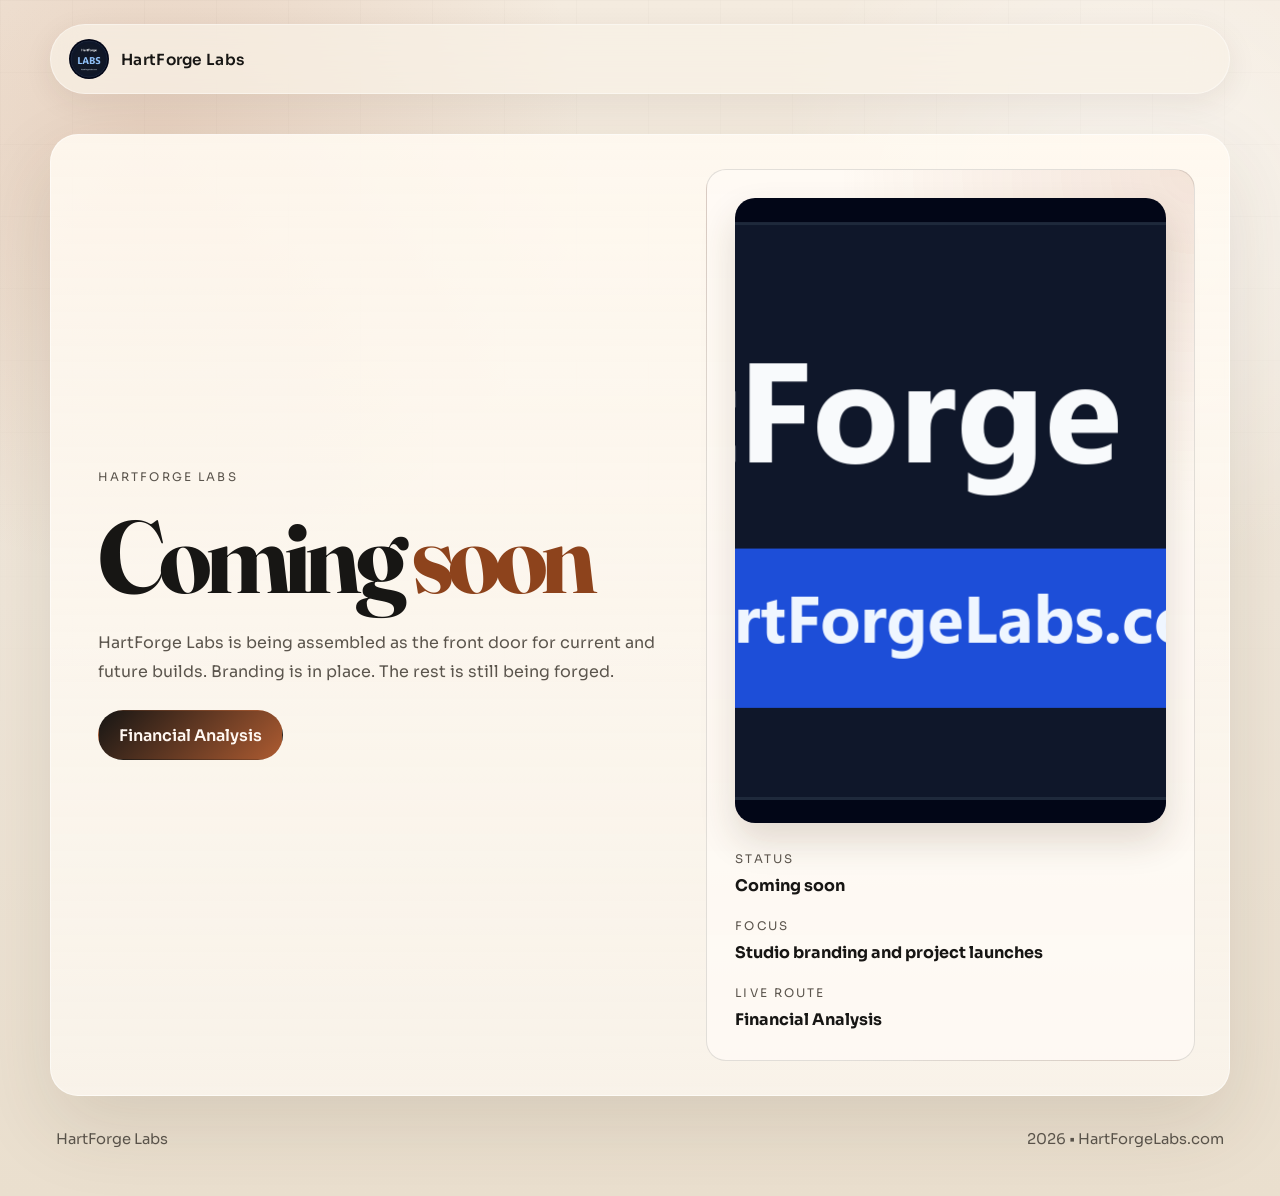
==== index.html @ 144eba4e "Add HartForge Labs landing pages" ====
<!DOCTYPE html>
<html lang="en">
  <head>
    <meta charset="UTF-8" />
    <meta name="viewport" content="width=device-width, initial-scale=1.0" />
    <meta
      name="description"
      content="HartForge Labs is coming soon."
    />
    <link rel="canonical" href="https://hartforgelabs.com/" />
    <meta property="og:type" content="website" />
    <meta property="og:site_name" content="HartForge Labs" />
    <meta property="og:title" content="HartForge Labs" />
    <meta property="og:description" content="HartForge Labs is coming soon." />
    <meta property="og:url" content="https://hartforgelabs.com/" />
    <meta property="og:image" content="https://hartforgelabs.com/photos/hartforge_cover.png" />
    <meta property="og:image:alt" content="HartForge Labs cover image" />
    <meta name="twitter:card" content="summary_large_image" />
    <meta name="twitter:title" content="HartForge Labs" />
    <meta name="twitter:description" content="HartForge Labs is coming soon." />
    <meta name="twitter:image" content="https://hartforgelabs.com/photos/hartforge_cover.png" />
    <title>HartForge Labs</title>
    <link rel="icon" type="image/png" href="./photos/hartforge_profile.png" />
    <link rel="preconnect" href="https://fonts.googleapis.com" />
    <link rel="preconnect" href="https://fonts.gstatic.com" crossorigin />
    <link
      href="https://fonts.googleapis.com/css2?family=Fraunces:opsz,wght@9..144,500;9..144,600&family=Sora:wght@400;500;600;700&display=swap"
      rel="stylesheet"
    />
    <link rel="stylesheet" href="styles.css" />
  </head>
  <body class="holding-body">
    <div class="page-shell holding-shell">
      <header class="site-header holding-header">
        <a class="brand" href="./index.html" aria-label="HartForge Labs home">
          <img
            class="brand-logo"
            src="./photos/hartforge_profile.png"
            alt="HartForge Labs profile mark"
            width="40"
            height="40"
          />
          <span class="brand-text">HartForge Labs</span>
        </a>
      </header>

      <main id="top">
        <section class="section holding-card reveal">
          <div class="holding-copy">
            <p class="eyebrow">HartForge Labs</p>
            <h1>
              Coming
              <span>soon</span>
            </h1>
            <p class="hero-text holding-text">
              HartForge Labs is being assembled as the front door for current and
              future builds. Branding is in place. The rest is still being forged.
            </p>
            <div class="hero-actions holding-actions">
              <a class="button button-primary" href="./financial-analysis/">Financial Analysis</a>
            </div>
          </div>

          <aside class="holding-panel reveal reveal-delay">
            <img
              class="holding-cover-image"
              src="./photos/hartforge_cover.png"
              alt="HartForge Labs cover image"
              width="1640"
              height="625"
            />
            <div class="status-grid holding-status-grid" aria-label="Site status">
              <div>
                <span class="status-label">Status</span>
                <strong>Coming soon</strong>
              </div>
              <div>
                <span class="status-label">Focus</span>
                <strong>Studio branding and project launches</strong>
              </div>
              <div>
                <span class="status-label">Live route</span>
                <strong>Financial Analysis</strong>
              </div>
            </div>
          </aside>
        </section>
      </main>

      <footer class="site-footer holding-footer">
        <p>HartForge Labs</p>
        <p><span id="year"></span> • HartForgeLabs.com</p>
      </footer>
    </div>

    <script src="script.js"></script>
  </body>
</html>
---- styles.css ----
:root {
  --bg: #efe6d9;
  --bg-strong: #e4d7c3;
  --surface: rgba(255, 251, 245, 0.68);
  --surface-strong: rgba(255, 249, 240, 0.9);
  --ink: #171614;
  --muted: #5b554d;
  --line: rgba(23, 22, 20, 0.12);
  --accent: #ad5b31;
  --accent-deep: #8d431c;
  --shadow: 0 30px 80px rgba(68, 47, 27, 0.12);
  --radius-lg: 28px;
  --radius-md: 20px;
  --radius-sm: 999px;
  --content-width: 1180px;
}

* {
  box-sizing: border-box;
}

html {
  scroll-behavior: smooth;
}

body {
  margin: 0;
  min-height: 100vh;
  font-family: "Sora", sans-serif;
  color: var(--ink);
  background:
    radial-gradient(circle at top left, rgba(173, 91, 49, 0.18), transparent 28%),
    radial-gradient(circle at 80% 20%, rgba(255, 255, 255, 0.65), transparent 24%),
    linear-gradient(180deg, #f4ebdf 0%, var(--bg) 52%, #eadfce 100%);
}

body::before {
  position: fixed;
  inset: 0;
  content: "";
  pointer-events: none;
  background-image:
    linear-gradient(rgba(23, 22, 20, 0.03) 1px, transparent 1px),
    linear-gradient(90deg, rgba(23, 22, 20, 0.03) 1px, transparent 1px);
  background-size: 72px 72px;
  mask-image: linear-gradient(180deg, rgba(0, 0, 0, 0.45), transparent 90%);
}

a {
  color: inherit;
  text-decoration: none;
}

p {
  margin: 0;
}

.page-shell {
  width: min(calc(100% - 32px), var(--content-width));
  margin: 0 auto;
  padding: 24px 0 48px;
}

.holding-shell {
  display: flex;
  min-height: 100vh;
  flex-direction: column;
}

.site-header,
.site-footer {
  display: flex;
  align-items: center;
  justify-content: space-between;
}

.site-header {
  position: sticky;
  top: 16px;
  z-index: 10;
  padding: 14px 18px;
  margin-bottom: 40px;
  border: 1px solid rgba(255, 255, 255, 0.4);
  border-radius: var(--radius-sm);
  background: rgba(248, 241, 231, 0.72);
  backdrop-filter: blur(18px);
  box-shadow: 0 8px 30px rgba(60, 44, 28, 0.08);
}

.holding-header {
  justify-content: flex-start;
}

.brand {
  display: inline-flex;
  align-items: center;
  gap: 12px;
  font-size: 0.96rem;
  font-weight: 600;
  letter-spacing: 0.02em;
}

.brand-logo {
  width: 40px;
  height: 40px;
  object-fit: contain;
  border-radius: 50%;
}

.brand-mark {
  display: inline-grid;
  place-items: center;
  width: 40px;
  height: 40px;
  border-radius: 14px;
  color: #fff7f1;
  background: linear-gradient(135deg, var(--ink), #2d2721 70%, var(--accent) 140%);
}

.site-nav {
  display: inline-flex;
  gap: 24px;
  color: var(--muted);
  font-size: 0.95rem;
}

.site-nav a {
  transition: color 180ms ease;
}

.site-nav a:hover,
.site-nav a:focus-visible {
  color: var(--ink);
}

.holding-body {
  background:
    radial-gradient(circle at 12% 12%, rgba(173, 91, 49, 0.18), transparent 28%),
    radial-gradient(circle at 88% 18%, rgba(255, 255, 255, 0.56), transparent 24%),
    linear-gradient(180deg, #f4ebdf 0%, var(--bg) 50%, #eadfce 100%);
}

.holding-card {
  display: grid;
  grid-template-columns: minmax(0, 1.1fr) minmax(280px, 0.9fr);
  gap: 24px;
  align-items: stretch;
  margin: auto 0;
  min-height: min(72vh, 760px);
}

.holding-copy {
  display: flex;
  flex-direction: column;
  justify-content: center;
  gap: 24px;
  padding: clamp(8px, 1vw, 18px);
}

.holding-text {
  max-width: 50ch;
}

.holding-actions {
  align-items: flex-start;
}

.holding-panel {
  display: flex;
  flex-direction: column;
  justify-content: space-between;
  gap: 24px;
  padding: 28px;
  border: 1px solid var(--line);
  border-radius: var(--radius-md);
  background:
    radial-gradient(circle at top right, rgba(173, 91, 49, 0.14), transparent 35%),
    rgba(255, 251, 245, 0.8);
}

.holding-cover-image {
  display: block;
  width: 100%;
  min-height: 220px;
  border-radius: 20px;
  object-fit: cover;
  object-position: center;
  box-shadow: 0 18px 36px rgba(68, 47, 27, 0.16);
}

.holding-status-grid {
  gap: 18px;
}

.holding-footer {
  padding-top: 10px;
}

.section {
  margin-bottom: 26px;
  padding: clamp(24px, 3vw, 34px);
  border: 1px solid rgba(255, 255, 255, 0.52);
  border-radius: var(--radius-lg);
  background: linear-gradient(180deg, var(--surface-strong), var(--surface));
  box-shadow: var(--shadow);
}

.hero {
  display: grid;
  grid-template-columns: minmax(0, 1.35fr) minmax(320px, 0.85fr);
  gap: 26px;
  align-items: stretch;
  min-height: 72vh;
}

.hero-copy,
.hero-panel,
.info-card,
.principle-item,
.quote-card {
  position: relative;
  overflow: hidden;
}

.hero-copy::after,
.hero-panel::after,
.info-card::after,
.principle-item::after,
.quote-card::after {
  position: absolute;
  inset: 0;
  content: "";
  border-radius: inherit;
  background: linear-gradient(135deg, rgba(255, 255, 255, 0.14), transparent 50%);
  pointer-events: none;
}

.hero-copy {
  display: flex;
  flex-direction: column;
  justify-content: space-between;
  gap: 24px;
  padding: clamp(8px, 1vw, 18px);
}

.eyebrow,
.panel-label,
.card-index,
.status-label {
  text-transform: uppercase;
  letter-spacing: 0.18em;
  font-size: 0.74rem;
  color: var(--muted);
}

h1,
h2,
h3 {
  margin: 0;
}

h1 {
  max-width: 10ch;
  font-family: "Fraunces", serif;
  font-size: clamp(3.7rem, 8vw, 7rem);
  line-height: 0.95;
  letter-spacing: -0.06em;
}

h1 span {
  color: var(--accent-deep);
}

.hero-text,
.section-intro,
.info-card p,
.principle-item p,
.signal-copy p,
.panel-copy,
.quote-card p {
  max-width: 62ch;
  color: var(--muted);
  font-size: 1rem;
  line-height: 1.8;
}

.hero-actions {
  display: flex;
  flex-wrap: wrap;
  gap: 14px;
}

.button {
  display: inline-flex;
  align-items: center;
  justify-content: center;
  min-height: 50px;
  padding: 0 20px;
  border-radius: var(--radius-sm);
  border: 1px solid transparent;
  font-weight: 600;
  transition:
    transform 180ms ease,
    border-color 180ms ease,
    background 180ms ease;
}

.button:hover,
.button:focus-visible {
  transform: translateY(-2px);
}

.button-primary {
  color: #fff7f1;
  background: linear-gradient(135deg, var(--ink), var(--accent));
}

.button-secondary {
  border-color: var(--line);
  background: rgba(255, 255, 255, 0.38);
}

.hero-panel,
.info-card,
.principle-item,
.quote-card {
  border: 1px solid var(--line);
  border-radius: var(--radius-md);
  background: rgba(255, 252, 247, 0.6);
}

.hero-panel {
  display: flex;
  flex-direction: column;
  justify-content: space-between;
  gap: 28px;
  padding: 28px;
  background:
    radial-gradient(circle at top right, rgba(173, 91, 49, 0.14), transparent 35%),
    rgba(255, 251, 245, 0.8);
}

.panel-cluster {
  display: grid;
  gap: 14px;
}

.panel-title {
  font-family: "Fraunces", serif;
  font-size: clamp(1.8rem, 4vw, 2.8rem);
  line-height: 1.05;
  letter-spacing: -0.05em;
}

.status-grid {
  display: grid;
  gap: 16px;
}

.status-grid strong {
  display: block;
  margin-top: 6px;
  font-size: 1rem;
  line-height: 1.5;
}

.section-heading {
  display: grid;
  gap: 14px;
  margin-bottom: 28px;
}

.split-heading {
  grid-template-columns: minmax(0, 1fr) minmax(280px, 0.7fr);
  align-items: end;
  gap: 24px;
}

h2 {
  max-width: 16ch;
  font-family: "Fraunces", serif;
  font-size: clamp(2.1rem, 4vw, 3.4rem);
  line-height: 1;
  letter-spacing: -0.05em;
}

.card-grid,
.principles-list,
.signal-section {
  display: grid;
  gap: 18px;
}

.three-up {
  grid-template-columns: repeat(3, minmax(0, 1fr));
}

.info-card,
.principle-item {
  padding: 24px;
}

.info-card {
  display: grid;
  gap: 12px;
}

.info-card h3,
.principle-item h3 {
  font-size: 1.28rem;
  letter-spacing: -0.03em;
}

.principles-list {
  grid-template-columns: repeat(3, minmax(0, 1fr));
}

.principle-item {
  display: grid;
  gap: 12px;
}

.signal-section {
  grid-template-columns: minmax(0, 1.2fr) minmax(280px, 0.8fr);
  align-items: center;
}

.signal-copy {
  display: grid;
  gap: 14px;
}

.quote-card {
  padding: 28px;
  font-family: "Fraunces", serif;
  font-size: clamp(1.4rem, 2vw, 1.9rem);
  line-height: 1.3;
}

.site-footer {
  padding: 8px 6px 0;
  color: var(--muted);
  font-size: 0.92rem;
}

.reveal {
  opacity: 0;
  transform: translateY(24px);
}

.reveal-delay {
  transition-delay: 120ms;
}

.reveal.is-visible {
  opacity: 1;
  transform: translateY(0);
  transition:
    opacity 700ms ease,
    transform 700ms cubic-bezier(0.2, 1, 0.22, 1);
}

@media (max-width: 960px) {
  .holding-card,
  .hero,
  .three-up,
  .principles-list,
  .signal-section,
  .split-heading {
    grid-template-columns: 1fr;
  }

  .hero {
    min-height: auto;
  }

  h1 {
    max-width: 12ch;
  }
}

@media (max-width: 720px) {
  .page-shell {
    width: min(calc(100% - 20px), var(--content-width));
    padding-top: 14px;
  }

  .site-header,
  .site-footer,
  .site-nav,
  .holding-actions,
  .hero-actions {
    flex-direction: column;
    align-items: flex-start;
  }

  .site-header {
    gap: 16px;
    border-radius: 24px;
  }

  .site-nav {
    gap: 14px;
  }

  .button {
    width: 100%;
  }

  .holding-panel {
    padding: 22px;
  }

  .section {
    padding: 22px;
  }

  .hero-panel,
  .info-card,
  .principle-item,
  .quote-card {
    padding: 22px;
  }

  .site-footer {
    gap: 6px;
  }
}

@media (prefers-reduced-motion: reduce) {
  html {
    scroll-behavior: auto;
  }

  .reveal,
  .reveal.is-visible,
  .button {
    opacity: 1;
    transform: none;
    transition: none;
  }
}
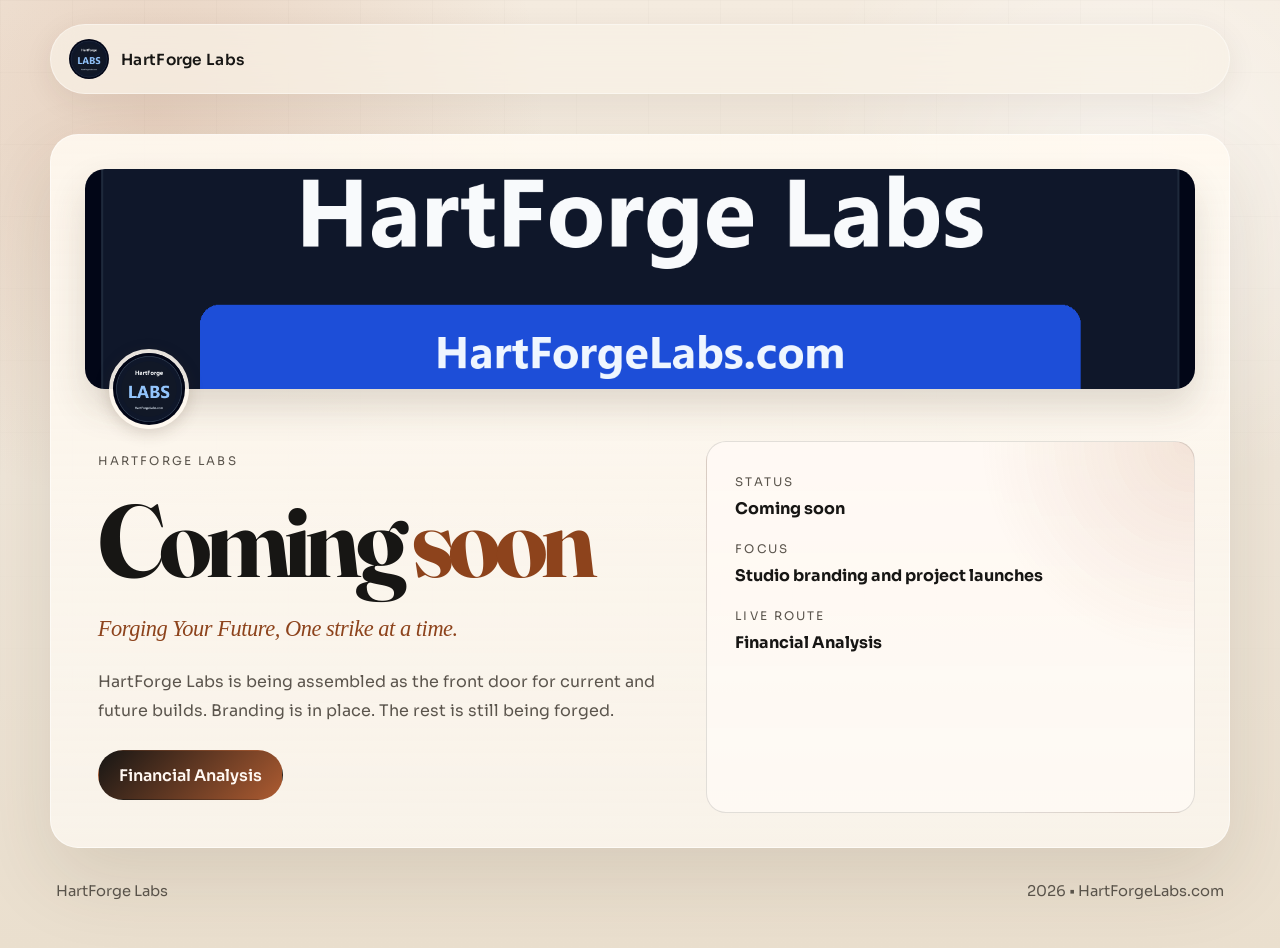
==== commit e9213471: "Add motto and fix cover/profile image layout on landing page Agent-Logs-Url: https://github.com/hart" ====
--- a/index.html
+++ b/index.html
@@ -46,22 +46,7 @@
 
       <main id="top">
         <section class="section holding-card reveal">
-          <div class="holding-copy">
-            <p class="eyebrow">HartForge Labs</p>
-            <h1>
-              Coming
-              <span>soon</span>
-            </h1>
-            <p class="hero-text holding-text">
-              HartForge Labs is being assembled as the front door for current and
-              future builds. Branding is in place. The rest is still being forged.
-            </p>
-            <div class="hero-actions holding-actions">
-              <a class="button button-primary" href="./financial-analysis/">Financial Analysis</a>
-            </div>
-          </div>
-
-          <aside class="holding-panel reveal reveal-delay">
+          <div class="holding-cover-wrap">
             <img
               class="holding-cover-image"
               src="./photos/hartforge_cover.png"
@@ -69,21 +54,49 @@
               width="1640"
               height="625"
             />
-            <div class="status-grid holding-status-grid" aria-label="Site status">
-              <div>
-                <span class="status-label">Status</span>
-                <strong>Coming soon</strong>
-              </div>
-              <div>
-                <span class="status-label">Focus</span>
-                <strong>Studio branding and project launches</strong>
-              </div>
-              <div>
-                <span class="status-label">Live route</span>
-                <strong>Financial Analysis</strong>
+            <img
+              class="holding-profile-image"
+              src="./photos/hartforge_profile.png"
+              alt="HartForge Labs profile"
+              width="80"
+              height="80"
+            />
+          </div>
+
+          <div class="holding-body-row">
+            <div class="holding-copy">
+              <p class="eyebrow">HartForge Labs</p>
+              <h1>
+                Coming
+                <span>soon</span>
+              </h1>
+              <p class="holding-motto">Forging Your Future, One strike at a time.</p>
+              <p class="hero-text holding-text">
+                HartForge Labs is being assembled as the front door for current and
+                future builds. Branding is in place. The rest is still being forged.
+              </p>
+              <div class="hero-actions holding-actions">
+                <a class="button button-primary" href="./financial-analysis/">Financial Analysis</a>
               </div>
             </div>
-          </aside>
+
+            <aside class="holding-panel reveal reveal-delay">
+              <div class="status-grid holding-status-grid" aria-label="Site status">
+                <div>
+                  <span class="status-label">Status</span>
+                  <strong>Coming soon</strong>
+                </div>
+                <div>
+                  <span class="status-label">Focus</span>
+                  <strong>Studio branding and project launches</strong>
+                </div>
+                <div>
+                  <span class="status-label">Live route</span>
+                  <strong>Financial Analysis</strong>
+                </div>
+              </div>
+            </aside>
+          </div>
         </section>
       </main>
 
--- a/styles.css
+++ b/styles.css
@@ -141,12 +141,45 @@
 }
 
 .holding-card {
+  display: flex;
+  flex-direction: column;
+  gap: 0;
+  margin: auto 0;
+  min-height: min(72vh, 760px);
+}
+
+.holding-cover-wrap {
+  position: relative;
+  margin-bottom: 52px;
+}
+
+.holding-profile-image {
+  position: absolute;
+  bottom: -40px;
+  left: 24px;
+  width: 80px;
+  height: 80px;
+  border-radius: 50%;
+  border: 4px solid var(--surface-strong);
+  object-fit: cover;
+  box-shadow: 0 4px 16px rgba(68, 47, 27, 0.18);
+}
+
+.holding-body-row {
   display: grid;
   grid-template-columns: minmax(0, 1.1fr) minmax(280px, 0.9fr);
   gap: 24px;
   align-items: stretch;
-  margin: auto 0;
-  min-height: min(72vh, 760px);
+  flex: 1;
+}
+
+.holding-motto {
+  font-family: "Fraunces", serif;
+  font-size: clamp(1.1rem, 2vw, 1.4rem);
+  font-style: italic;
+  color: var(--accent-deep);
+  letter-spacing: -0.02em;
+  line-height: 1.4;
 }
 
 .holding-copy {
@@ -181,7 +214,7 @@
 .holding-cover-image {
   display: block;
   width: 100%;
-  min-height: 220px;
+  height: 220px;
   border-radius: 20px;
   object-fit: cover;
   object-position: center;
@@ -461,7 +494,7 @@
 }
 
 @media (max-width: 960px) {
-  .holding-card,
+  .holding-body-row,
   .hero,
   .three-up,
   .principles-list,
